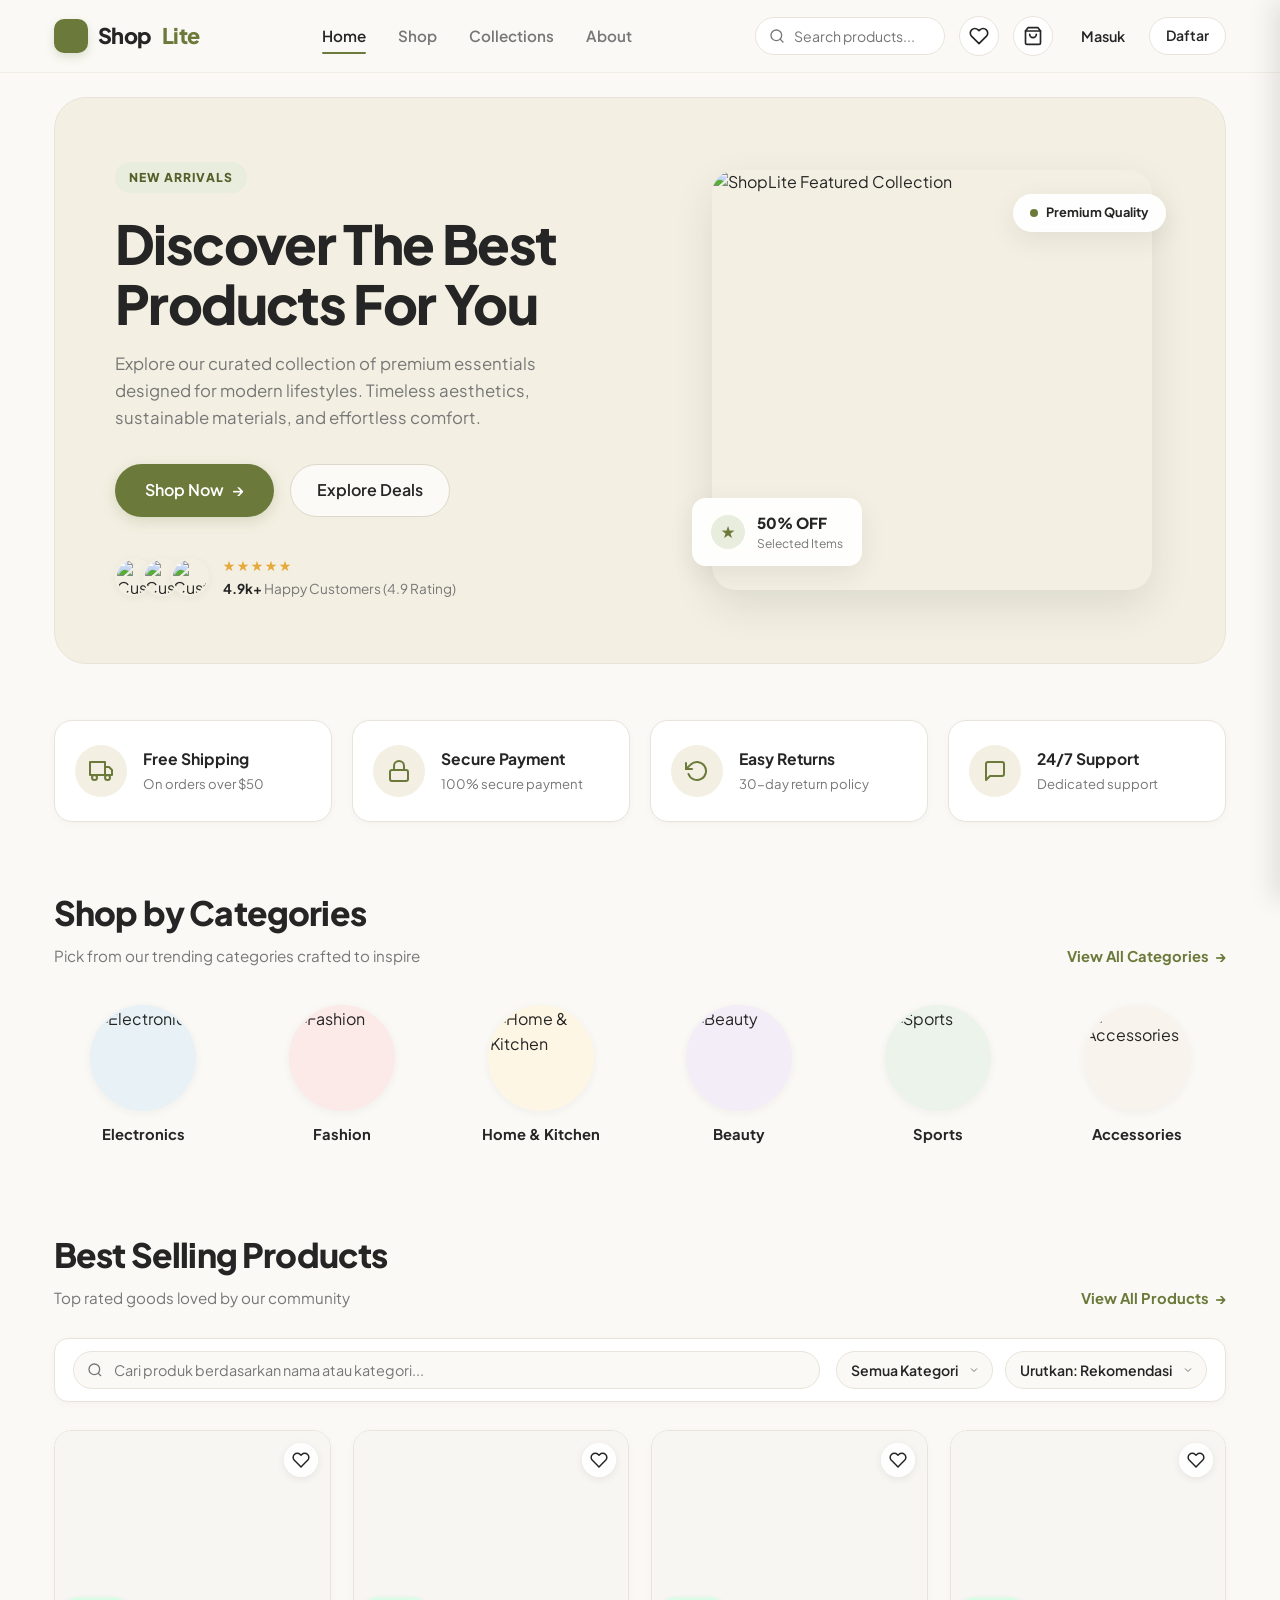
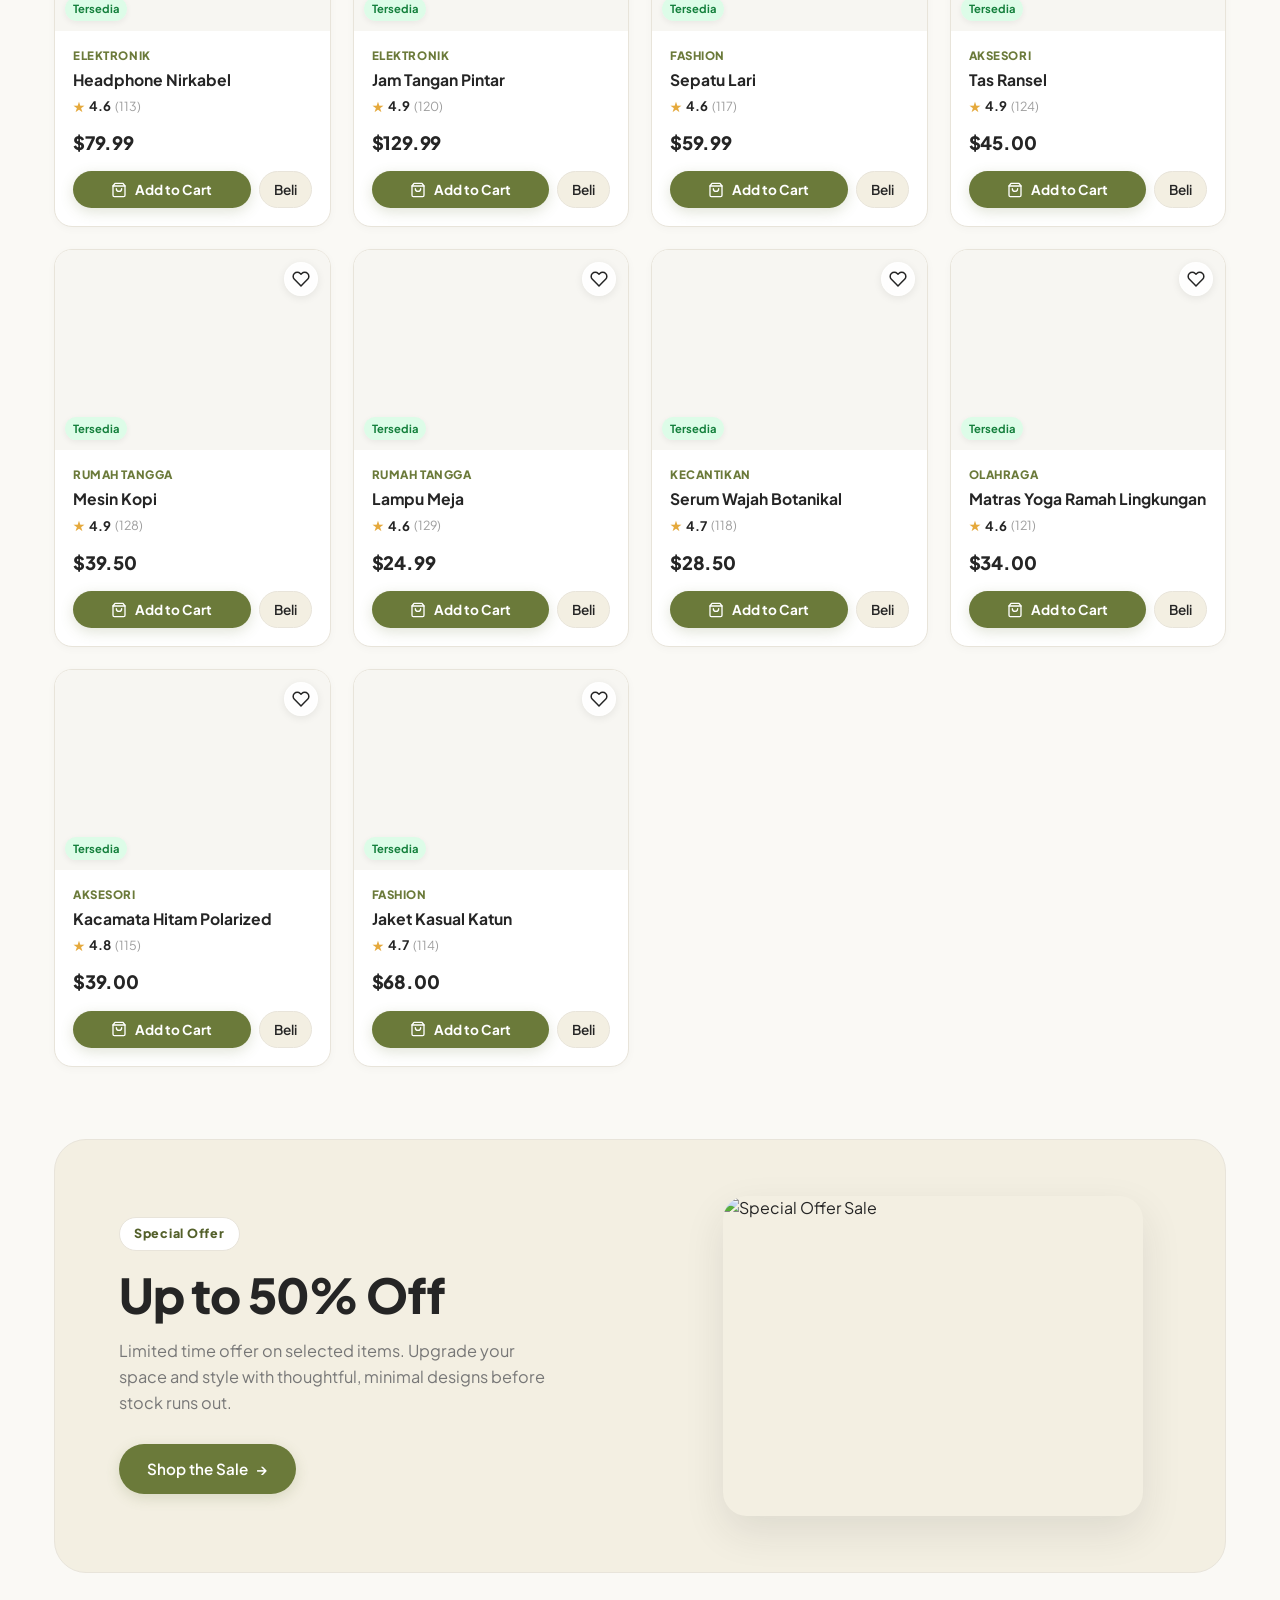
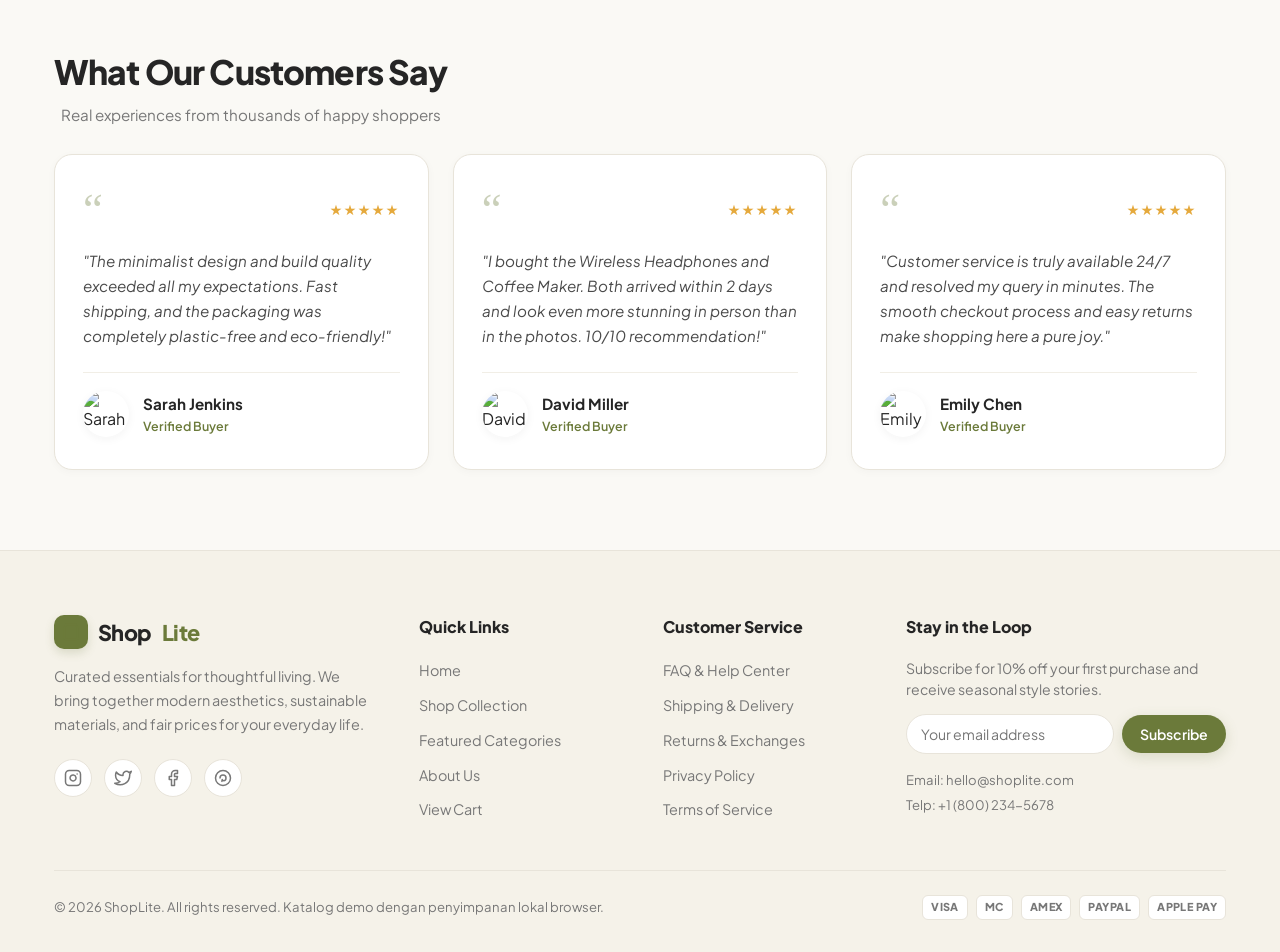
==== admin.html @ 781b8d29 "initial commit" ====
<!DOCTYPE html>
<html lang="id">
<head>
  <meta charset="UTF-8">
  <meta name="viewport" content="width=device-width, initial-scale=1.0">
  <title>Panel Admin — ShopLite</title>
  <link rel="preconnect" href="https://fonts.googleapis.com">
  <link rel="preconnect" href="https://fonts.gstatic.com" crossorigin>
  <link href="https://fonts.googleapis.com/css2?family=Plus+Jakarta+Sans:wght@400;500;600;700;800&display=swap" rel="stylesheet">
  <link rel="stylesheet" href="styles.css">
</head>
<body>

  <header class="site-header">
    <nav class="navbar">
      <div class="navbar-inner">
        <a href="index.html" class="brand">
          <span class="brand-icon">
            <svg viewBox="0 0 24 24" width="18" height="18" fill="none" stroke="currentColor" stroke-width="2.2" stroke-linecap="round" stroke-linejoin="round">
              <path d="M6 2L3 6v14a2 2 0 0 0 2 2h14a2 2 0 0 0 2-2V6l-3-4z"></path>
              <line x1="3" y1="6" x2="21" y2="6"></line>
              <path d="M16 10a4 4 0 0 1-8 0"></path>
            </svg>
          </span>
          Shop<span>Lite</span>
          <span style="font-size:0.7rem; font-weight:800; background:var(--color-primary-soft); color:var(--color-primary-dark); padding:3px 8px; border-radius:999px; letter-spacing:0.04em;">ADMIN</span>
        </a>
        <div class="nav-actions">
          <div id="authArea" class="auth-area"></div>
        </div>
      </div>
    </nav>
  </header>

  <main class="container" style="padding-top:20px;">
    <div class="page-header">
      <h1>Dasbor Admin</h1>
      <a href="index.html" class="btn btn-secondary btn-sm">Lihat Toko →</a>
    </div>

    <!-- Stats Cards -->
    <div class="admin-stats">
      <div class="stat-card">
        <div class="stat-label">Jumlah Produk</div>
        <div class="stat-value" id="statProducts">0</div>
      </div>
      <div class="stat-card">
        <div class="stat-label">Jumlah Pesanan</div>
        <div class="stat-value" id="statOrders">0</div>
      </div>
      <div class="stat-card">
        <div class="stat-label">Total Pendapatan</div>
        <div class="stat-value" id="statRevenue">$0.00</div>
      </div>
      <div class="stat-card">
        <div class="stat-label">Pengguna Terdaftar</div>
        <div class="stat-value" id="statUsers">0</div>
      </div>
    </div>

    <!-- Tabs -->
    <div class="admin-tabs">
      <button class="admin-tab active" data-tab="products">Kelola Produk</button>
      <button class="admin-tab" data-tab="orders">Riwayat Pesanan</button>
    </div>

    <!-- PRODUCTS TAB -->
    <div id="tabProducts">
      <div class="page-header" style="margin-top:0;">
        <div></div>
        <button class="btn btn-primary btn-sm" id="addProductBtn">+ Tambah Produk</button>
      </div>
      <div style="overflow-x:auto;">
        <table class="admin-table">
          <thead>
            <tr>
              <th>Gambar</th>
              <th>Nama Produk</th>
              <th>Kategori</th>
              <th>Harga</th>
              <th>Stok</th>
              <th>Aksi</th>
            </tr>
          </thead>
          <tbody id="productsTableBody"></tbody>
        </table>
      </div>
    </div>

    <!-- ORDERS TAB -->
    <div id="tabOrders" style="display:none;">
      <div style="overflow-x:auto;">
        <table class="admin-table">
          <thead>
            <tr>
              <th>Nomor Pesanan</th>
              <th>Pelanggan</th>
              <th>Produk</th>
              <th>Total</th>
              <th>Tanggal</th>
              <th>Status</th>
            </tr>
          </thead>
          <tbody id="ordersTableBody"></tbody>
        </table>
      </div>
    </div>
  </main>

  <!-- Product Modal -->
  <div class="modal-overlay" id="productModal">
    <div class="modal-box">
      <h3 id="modalTitle">Tambah Produk</h3>
      <div id="modalError" class="form-error"></div>
      <form id="productForm">
        <input type="hidden" id="productId">
        <div class="form-group">
          <label for="prodName">Nama Produk</label>
          <input type="text" id="prodName" required placeholder="Contoh: Sepatu Lari Minimal">
        </div>
        <div class="form-group">
          <label for="prodCategory">Kategori</label>
          <input type="text" id="prodCategory" required placeholder="Elektronik, Fashion, dsb.">
        </div>
        <div class="form-row">
          <div class="form-group">
            <label for="prodPrice">Harga ($)</label>
            <input type="number" id="prodPrice" step="0.01" min="0" required placeholder="49.99">
          </div>
          <div class="form-group">
            <label for="prodStock">Stok</label>
            <input type="number" id="prodStock" min="0" required placeholder="20">
          </div>
        </div>
        <div class="form-group">
          <label for="prodImage">URL Gambar</label>
          <input type="url" id="prodImage" required placeholder="https://images.unsplash.com/...">
        </div>
        <div class="form-group">
          <label for="prodDesc">Deskripsi</label>
          <textarea id="prodDesc" rows="3" placeholder="Deskripsi singkat produk..."></textarea>
        </div>
        <div class="modal-footer">
          <button type="button" class="btn btn-secondary btn-sm" id="cancelModalBtn">Batal</button>
          <button type="submit" class="btn btn-primary btn-sm">Simpan Produk</button>
        </div>
      </form>
    </div>
  </div>

  <!-- Delete Modal -->
  <div class="modal-overlay" id="deleteModal">
    <div class="modal-box" style="max-width:380px;">
      <h3>Hapus Produk?</h3>
      <p style="color:var(--color-text-muted); font-size:0.92rem;">
        Produk ini akan dihapus secara permanen dari katalog toko.
      </p>
      <div class="modal-footer">
        <button type="button" class="btn btn-secondary btn-sm" id="cancelDeleteBtn">Batal</button>
        <button type="button" class="btn btn-danger btn-sm" id="confirmDeleteBtn">Ya, Hapus</button>
      </div>
    </div>
  </div>

  <footer class="site-footer">
    <div class="container text-center">
      <p class="copyright">© 2026 ShopLite. Panel Administrasi Toko.</p>
    </div>
  </footer>

  <script src="db.js"></script>
  <script src="auth.js"></script>
  <script src="admin.js"></script>
</body>
</html>
---- styles.css ----
/* =========================================================
   styles.css — ShopLite Modern Minimal Design System
   Color Palette: Olive Green (#6B7A3A), Warm Cream (#FAF9F5),
   Soft Cream (#F3EFE2), Dark Text (#252525), Soft Pastels
   ========================================================= */

@import url('https://fonts.googleapis.com/css2?family=Plus+Jakarta+Sans:wght@400;500;600;700;800&display=swap');

:root {
  /* Core Brand Colors */
  --color-primary: #6B7A3A;         /* Olive Green */
  --color-primary-dark: #53602A;    /* Deep Olive */
  --color-primary-light: #7E9047;   /* Light Olive */
  --color-primary-soft: #E9EDDD;    /* Soft Green Accent */
  --color-primary-glow: rgba(107, 122, 58, 0.2);

  /* Neutrals & Surfaces */
  --color-bg: #FAF9F5;              /* Warm off-white / cream background */
  --color-surface: #FFFFFF;         /* Pure white card surface */
  --color-cream: #F3EFE2;           /* Soft cream banner & hero background */
  --color-cream-subtle: #F9F7F1;    /* Very light cream */
  --color-border: #E8E4DA;          /* Soft warm border */
  --color-border-subtle: #F1EEE6;

  /* Typography Colors */
  --color-text: #252525;            /* Dark Charcoal text */
  --color-text-muted: #777777;      /* Secondary grey text */
  --color-text-light: #9E9E9E;      /* Subtle caption text */

  /* Category Pastel Backgrounds */
  --pastel-blue: #E8F1F5;
  --pastel-pink: #FCEAE8;
  --pastel-yellow: #FEF6E4;
  --pastel-green: #EBF3EA;
  --pastel-purple: #F3EDF7;
  --pastel-beige: #F8F3EC;

  /* Status / Feedback Colors */
  --color-danger: #D9534F;
  --color-danger-bg: #FDF2F2;
  --color-success: #5B8C51;
  --color-success-bg: #EBF4E9;
  --color-warning: #E09F3E;
  --color-warning-bg: #FEF7EC;

  /* Typography */
  --font-sans: 'Plus Jakarta Sans', -apple-system, BlinkMacSystemFont, 'Segoe UI', Roboto, Helvetica, Arial, sans-serif;

  /* Rounded Borders */
  --radius-xs: 6px;
  --radius-sm: 10px;
  --radius-md: 14px;
  --radius: 18px;
  --radius-lg: 24px;
  --radius-xl: 32px;
  --radius-pill: 9999px;

  /* Shadows */
  --shadow-subtle: 0 2px 8px rgba(37, 37, 37, 0.03);
  --shadow-sm: 0 2px 10px rgba(37, 37, 37, 0.05);
  --shadow: 0 4px 20px rgba(37, 37, 37, 0.05);
  --shadow-md: 0 8px 26px rgba(37, 37, 37, 0.08);
  --shadow-lg: 0 16px 40px rgba(37, 37, 37, 0.1);

  /* Transitions */
  --transition: all 0.25s cubic-bezier(0.16, 1, 0.3, 1);
}

/* ==================== GLOBAL BASE ==================== */
*, *::before, *::after {
  box-sizing: border-box;
}

html {
  scroll-behavior: smooth;
  font-size: 16px;
}

body {
  margin: 0;
  font-family: var(--font-sans);
  background-color: var(--color-bg);
  color: var(--color-text);
  line-height: 1.55;
  -webkit-font-smoothing: antialiased;
  -moz-osx-font-smoothing: grayscale;
  overflow-x: hidden;
}

a {
  color: inherit;
  text-decoration: none;
  transition: var(--transition);
}

img {
  max-width: 100%;
  display: block;
}

button, input, select, textarea {
  font-family: inherit;
}

/* Layout container */
.container {
  max-width: 1220px;
  margin: 0 auto;
  padding: 0 24px;
}

.section {
  margin-bottom: 72px;
}

.text-center {
  text-align: center;
}

/* ==================== SITE HEADER & NAVBAR ==================== */
.site-header {
  position: sticky;
  top: 0;
  z-index: 100;
  background: rgba(250, 249, 245, 0.94);
  backdrop-filter: blur(14px);
  -webkit-backdrop-filter: blur(14px);
  border-bottom: 1px solid var(--color-border-subtle);
  transition: var(--transition);
}

.navbar {
  width: 100%;
}

.navbar-inner {
  display: flex;
  align-items: center;
  justify-content: space-between;
  gap: 20px;
  padding: 16px 24px;
  max-width: 1220px;
  margin: 0 auto;
}

/* Brand Logo */
.brand {
  display: inline-flex;
  align-items: center;
  gap: 10px;
  font-size: 1.35rem;
  font-weight: 800;
  letter-spacing: -0.025em;
  color: var(--color-text);
  user-select: none;
}

.brand-icon {
  width: 34px;
  height: 34px;
  border-radius: 10px;
  background-color: var(--color-primary);
  color: #ffffff;
  display: inline-flex;
  align-items: center;
  justify-content: center;
  box-shadow: 0 4px 10px var(--color-primary-glow);
  transition: var(--transition);
}

.brand:hover .brand-icon {
  transform: rotate(-6deg) scale(1.05);
}

.brand span {
  color: var(--color-primary);
  font-weight: 800;
}

/* Navigation Menu */
.nav-menu {
  display: flex;
  align-items: center;
  gap: 32px;
}

.nav-item {
  font-size: 0.95rem;
  font-weight: 600;
  color: var(--color-text-muted);
  position: relative;
  padding: 6px 0;
}

.nav-item:hover,
.nav-item.active {
  color: var(--color-text);
}

.nav-item.active::after,
.nav-item:hover::after {
  content: '';
  position: absolute;
  bottom: 0;
  left: 0;
  width: 100%;
  height: 2px;
  background-color: var(--color-primary);
  border-radius: 2px;
}

/* Right Nav Actions */
.nav-actions {
  display: flex;
  align-items: center;
  gap: 14px;
}

.nav-search-wrap {
  position: relative;
  display: flex;
  align-items: center;
}

.nav-search-wrap .search-icon {
  position: absolute;
  left: 14px;
  color: var(--color-text-muted);
  pointer-events: none;
}

.nav-search-input {
  background: var(--color-surface);
  border: 1px solid var(--color-border);
  border-radius: var(--radius-pill);
  padding: 9px 16px 9px 38px;
  font-size: 0.88rem;
  width: 190px;
  transition: var(--transition);
  color: var(--color-text);
}

.nav-search-input:focus {
  outline: none;
  width: 240px;
  border-color: var(--color-primary);
  box-shadow: 0 0 0 3px var(--color-primary-glow);
}

/* Icon Buttons */
.nav-icon-btn {
  width: 40px;
  height: 40px;
  border-radius: 50%;
  background: var(--color-surface);
  border: 1px solid var(--color-border);
  color: var(--color-text);
  display: inline-flex;
  align-items: center;
  justify-content: center;
  cursor: pointer;
  position: relative;
  transition: var(--transition);
}

.nav-icon-btn:hover {
  border-color: var(--color-primary);
  color: var(--color-primary);
  transform: translateY(-2px);
  box-shadow: var(--shadow-sm);
}

.nav-icon-btn.active {
  background-color: var(--color-primary-soft);
  color: var(--color-primary);
  border-color: var(--color-primary);
}

.nav-badge,
.cart-badge {
  position: absolute;
  top: -4px;
  right: -4px;
  background: var(--color-primary);
  color: #ffffff;
  font-size: 0.68rem;
  font-weight: 700;
  min-width: 18px;
  height: 18px;
  padding: 0 4px;
  border-radius: var(--radius-pill);
  display: inline-flex;
  align-items: center;
  justify-content: center;
  box-shadow: 0 2px 5px rgba(0,0,0,0.15);
}

/* Auth Area */
.auth-wrapper {
  display: flex;
  align-items: center;
}

.auth-area {
  display: flex;
  align-items: center;
  gap: 10px;
}

.auth-area .nav-link {
  font-size: 0.9rem;
  font-weight: 600;
  color: var(--color-text);
  padding: 8px 14px;
  border-radius: var(--radius-pill);
  cursor: pointer;
  border: none;
  background: transparent;
  transition: var(--transition);
  font-family: inherit;
  display: inline-flex;
  align-items: center;
}

.auth-area .nav-link:hover {
  color: var(--color-primary);
}

.auth-area .btn-outline-small {
  border: 1.5px solid var(--color-border);
  background: var(--color-surface);
  border-radius: var(--radius-pill);
  padding: 7px 16px !important;
  font-size: 0.88rem;
  font-weight: 600;
  color: var(--color-text);
}

.auth-area .btn-outline-small:hover {
  border-color: var(--color-primary);
  color: var(--color-primary);
  background: var(--color-primary-soft);
}

.nav-greeting {
  font-size: 0.88rem;
  font-weight: 600;
  color: var(--color-text-muted);
  padding: 0 4px;
}

/* Mobile Toggle */
.mobile-toggle-btn {
  display: none;
  flex-direction: column;
  justify-content: center;
  gap: 5px;
  width: 38px;
  height: 38px;
  background: var(--color-surface);
  border: 1px solid var(--color-border);
  border-radius: 10px;
  padding: 8px;
  cursor: pointer;
}

.mobile-toggle-btn span {
  display: block;
  height: 2px;
  width: 100%;
  background-color: var(--color-text);
  border-radius: 2px;
  transition: var(--transition);
}

/* Mobile Drawer */
.mobile-overlay {
  position: fixed;
  inset: 0;
  background: rgba(0, 0, 0, 0.4);
  backdrop-filter: blur(4px);
  z-index: 150;
  opacity: 0;
  visibility: hidden;
  transition: var(--transition);
}

.mobile-overlay.open {
  opacity: 1;
  visibility: visible;
}

.mobile-menu {
  position: fixed;
  top: 0;
  right: 0;
  width: 82%;
  max-width: 320px;
  height: 100vh;
  background: var(--color-bg);
  z-index: 160;
  padding: 24px;
  transform: translateX(100%);
  transition: transform 0.3s cubic-bezier(0.16, 1, 0.3, 1);
  box-shadow: -8px 0 24px rgba(0,0,0,0.1);
  display: flex;
  flex-direction: column;
}

.mobile-menu.open {
  transform: translateX(0);
}

.mobile-menu-header {
  display: flex;
  align-items: center;
  justify-content: space-between;
  margin-bottom: 28px;
}

.mobile-close-btn {
  background: none;
  border: none;
  font-size: 1.8rem;
  color: var(--color-text-muted);
  cursor: pointer;
  line-height: 1;
}

.mobile-menu-body {
  display: flex;
  flex-direction: column;
  gap: 16px;
}

.mobile-nav-link {
  font-size: 1.05rem;
  font-weight: 600;
  color: var(--color-text);
  padding: 8px 0;
  border-bottom: 1px solid var(--color-border-subtle);
}

.mobile-divider {
  height: 1px;
  background: var(--color-border);
  margin: 12px 0;
}

/* ==================== BUTTONS ==================== */
.btn {
  display: inline-flex;
  align-items: center;
  justify-content: center;
  gap: 8px;
  border: none;
  border-radius: var(--radius-pill);
  padding: 12px 24px;
  font-size: 0.95rem;
  font-weight: 600;
  cursor: pointer;
  font-family: inherit;
  transition: var(--transition);
  text-align: center;
  white-space: nowrap;
}

.btn:active {
  transform: scale(0.98);
}

.btn-primary {
  background-color: var(--color-primary);
  color: #ffffff;
  box-shadow: 0 4px 14px var(--color-primary-glow);
}

.btn-primary:hover {
  background-color: var(--color-primary-dark);
  box-shadow: 0 6px 20px var(--color-primary-glow);
  transform: translateY(-2px);
  color: #ffffff;
}

.btn-secondary {
  background-color: var(--color-surface);
  color: var(--color-text);
  border: 1.5px solid var(--color-border);
}

.btn-secondary:hover {
  background-color: #f7f6f0;
  border-color: #d8d3c5;
  transform: translateY(-2px);
}

.btn-danger {
  background-color: var(--color-danger-bg);
  color: var(--color-danger);
  border: 1px solid #fecaca;
}

.btn-danger:hover {
  background-color: #fecaca;
}

.btn-sm {
  padding: 6px 14px;
  font-size: 0.85rem;
  border-radius: var(--radius-pill);
}

.btn-block {
  width: 100%;
}

.btn:disabled {
  opacity: 0.55;
  cursor: not-allowed;
  transform: none !important;
  box-shadow: none !important;
}

/* ==================== HERO SECTION ==================== */
.hero-section {
  padding-top: 24px;
  margin-bottom: 56px;
}

.hero-card {
  background-color: var(--color-cream);
  border: 1px solid var(--color-border);
  border-radius: var(--radius-xl);
  padding: 64px 60px;
  display: grid;
  grid-template-columns: 1.15fr 1fr;
  gap: 48px;
  align-items: center;
  position: relative;
  overflow: hidden;
}

.hero-content {
  position: relative;
  z-index: 2;
}

.hero-pill {
  display: inline-block;
  background-color: var(--color-primary-soft);
  color: var(--color-primary-dark);
  font-size: 0.76rem;
  font-weight: 800;
  letter-spacing: 0.08em;
  padding: 6px 14px;
  border-radius: var(--radius-pill);
  margin-bottom: 20px;
}

.hero-title {
  font-size: clamp(2.3rem, 4.2vw, 3.4rem);
  font-weight: 800;
  line-height: 1.12;
  letter-spacing: -0.03em;
  color: var(--color-text);
  margin: 0 0 18px 0;
}

.hero-desc {
  font-size: 1.05rem;
  color: var(--color-text-muted);
  line-height: 1.6;
  max-width: 480px;
  margin: 0 0 32px 0;
}

.hero-cta-group {
  display: flex;
  align-items: center;
  gap: 16px;
  flex-wrap: wrap;
  margin-bottom: 38px;
}

.hero-btn {
  padding: 14px 30px;
  font-size: 1rem;
}

.hero-btn .btn-arrow {
  transition: transform 0.2s ease;
}

.hero-btn:hover .btn-arrow {
  transform: translateX(4px);
}

.hero-btn-sec {
  padding: 13px 26px;
  font-size: 1rem;
  border-color: #ddd7c9;
  background: rgba(255, 255, 255, 0.7);
}

.hero-social-proof {
  display: flex;
  align-items: center;
  gap: 14px;
}

.avatar-group {
  display: flex;
  align-items: center;
}

.avatar-img {
  width: 38px;
  height: 38px;
  border-radius: 50%;
  object-fit: cover;
  border: 2.5px solid var(--color-cream);
  margin-left: -10px;
  box-shadow: var(--shadow-sm);
}

.avatar-img:first-child {
  margin-left: 0;
}

.proof-meta {
  display: flex;
  flex-direction: column;
  gap: 2px;
}

.proof-stars {
  color: #E5A93C;
  font-size: 0.85rem;
  letter-spacing: 2px;
}

.proof-text {
  font-size: 0.85rem;
  color: var(--color-text-muted);
}

.proof-text strong {
  color: var(--color-text);
}

/* Hero Media */
.hero-media {
  position: relative;
  display: flex;
  justify-content: center;
  align-items: center;
}

.hero-img-wrap {
  position: relative;
  width: 100%;
  max-width: 440px;
  border-radius: var(--radius-lg);
  overflow: visible;
}

.hero-img {
  width: 100%;
  height: 420px;
  object-fit: cover;
  border-radius: var(--radius-lg);
  box-shadow: var(--shadow-lg);
  transition: transform 0.4s ease;
}

.hero-img-wrap:hover .hero-img {
  transform: scale(1.02);
}

/* Floating Badges */
.hero-float-card {
  position: absolute;
  bottom: 24px;
  left: -20px;
  background: rgba(255, 255, 255, 0.92);
  backdrop-filter: blur(10px);
  border: 1px solid rgba(255, 255, 255, 0.6);
  padding: 12px 18px;
  border-radius: var(--radius-md);
  box-shadow: var(--shadow-md);
  display: flex;
  align-items: center;
  gap: 12px;
  animation: floatUpDown 4s ease-in-out infinite;
}

@keyframes floatUpDown {
  0%, 100% { transform: translateY(0); }
  50% { transform: translateY(-8px); }
}

.float-icon {
  width: 34px;
  height: 34px;
  border-radius: 50%;
  background-color: var(--color-primary-soft);
  color: var(--color-primary);
  display: flex;
  align-items: center;
  justify-content: center;
  font-size: 1rem;
}

.float-title {
  font-size: 0.95rem;
  font-weight: 800;
  color: var(--color-text);
}

.float-sub {
  font-size: 0.75rem;
  color: var(--color-text-muted);
}

.hero-float-tag {
  position: absolute;
  top: 24px;
  right: -14px;
  background: rgba(255, 255, 255, 0.94);
  backdrop-filter: blur(10px);
  border: 1px solid rgba(255, 255, 255, 0.6);
  padding: 8px 16px;
  border-radius: var(--radius-pill);
  box-shadow: var(--shadow-md);
  font-size: 0.8rem;
  font-weight: 700;
  color: var(--color-text);
  display: flex;
  align-items: center;
  gap: 8px;
}

.tag-dot {
  width: 8px;
  height: 8px;
  border-radius: 50%;
  background: var(--color-primary);
}

/* ==================== SERVICE BENEFITS ==================== */
.benefits-section {
  margin-bottom: 64px;
}

.benefits-grid {
  display: grid;
  grid-template-columns: repeat(4, 1fr);
  gap: 20px;
}

.benefit-card {
  background-color: var(--color-surface);
  border: 1px solid var(--color-border);
  border-radius: var(--radius);
  padding: 24px 20px;
  display: flex;
  align-items: center;
  gap: 16px;
  transition: var(--transition);
  box-shadow: var(--shadow-subtle);
}

.benefit-card:hover {
  transform: translateY(-4px);
  box-shadow: var(--shadow-md);
  border-color: #dcd6c8;
}

.benefit-icon {
  width: 52px;
  height: 52px;
  border-radius: 50%;
  background-color: var(--color-cream);
  color: var(--color-primary);
  display: flex;
  align-items: center;
  justify-content: center;
  flex-shrink: 0;
  transition: var(--transition);
}

.benefit-card:hover .benefit-icon {
  background-color: var(--color-primary-soft);
  transform: scale(1.06);
}

.benefit-text {
  display: flex;
  flex-direction: column;
}

.benefit-title {
  font-size: 0.98rem;
  font-weight: 700;
  margin: 0 0 3px 0;
  color: var(--color-text);
}

.benefit-sub {
  font-size: 0.82rem;
  color: var(--color-text-muted);
  margin: 0;
}

/* ==================== SECTION HEADINGS ==================== */
.section-header {
  display: flex;
  align-items: flex-end;
  justify-content: space-between;
  margin-bottom: 28px;
  gap: 16px;
}

.section-title {
  font-size: clamp(1.6rem, 2.8vw, 2.1rem);
  font-weight: 800;
  letter-spacing: -0.025em;
  color: var(--color-text);
  margin: 0 0 6px 0;
}

.section-subtitle {
  font-size: 0.95rem;
  color: var(--color-text-muted);
  margin: 0;
}

.section-link {
  font-size: 0.92rem;
  font-weight: 700;
  color: var(--color-primary);
  display: inline-flex;
  align-items: center;
  gap: 6px;
  white-space: nowrap;
}

.section-link .link-arrow {
  transition: transform 0.2s ease;
}

.section-link:hover .link-arrow {
  transform: translateX(4px);
}

/* ==================== SHOP BY CATEGORIES ==================== */
.categories-section {
  margin-bottom: 72px;
}

.categories-row {
  display: grid;
  grid-template-columns: repeat(6, 1fr);
  gap: 20px;
}

.category-card {
  display: flex;
  flex-direction: column;
  align-items: center;
  gap: 12px;
  cursor: pointer;
  padding: 10px;
  border-radius: var(--radius);
  transition: var(--transition);
  user-select: none;
}

.category-circle {
  width: 106px;
  height: 106px;
  border-radius: 50%;
  display: flex;
  align-items: center;
  justify-content: center;
  overflow: hidden;
  position: relative;
  box-shadow: var(--shadow-sm);
  transition: var(--transition);
  border: 2px solid transparent;
}

.cat-img {
  width: 100%;
  height: 100%;
  object-fit: cover;
  transition: transform 0.35s ease;
}

.category-card:hover .cat-img {
  transform: scale(1.12);
}

.category-card:hover .category-circle {
  transform: translateY(-4px);
  box-shadow: var(--shadow-md);
}

.category-name {
  font-size: 0.92rem;
  font-weight: 700;
  color: var(--color-text);
  text-align: center;
  transition: color 0.2s ease;
}

.category-card:hover .category-name {
  color: var(--color-primary);
}

/* Pastel Category Circle Backgrounds */
.cat-bg-blue { background-color: var(--pastel-blue); }
.cat-bg-pink { background-color: var(--pastel-pink); }
.cat-bg-yellow { background-color: var(--pastel-yellow); }
.cat-bg-purple { background-color: var(--pastel-purple); }
.cat-bg-green { background-color: var(--pastel-green); }
.cat-bg-beige { background-color: var(--pastel-beige); }

.category-card-active .category-circle {
  border-color: var(--color-primary);
  box-shadow: 0 0 0 3px var(--color-primary-glow);
  transform: translateY(-4px);
}

.category-card-active .category-name {
  color: var(--color-primary);
  font-weight: 800;
}

/* ==================== FILTERS BAR ==================== */
.filters-bar {
  display: flex;
  align-items: center;
  justify-content: space-between;
  gap: 16px;
  background: var(--color-surface);
  border: 1px solid var(--color-border);
  border-radius: var(--radius-md);
  padding: 12px 18px;
  margin-bottom: 28px;
  box-shadow: var(--shadow-subtle);
  flex-wrap: wrap;
}

.filter-search-box {
  position: relative;
  display: flex;
  align-items: center;
  flex: 1;
  min-width: 240px;
}

.filter-search-icon {
  position: absolute;
  left: 14px;
  color: var(--color-text-muted);
  pointer-events: none;
}

.filter-search-box input {
  width: 100%;
  padding: 9px 16px 9px 40px;
  border: 1px solid var(--color-border);
  border-radius: var(--radius-pill);
  font-size: 0.9rem;
  background: var(--color-bg);
  color: var(--color-text);
  outline: none;
  transition: var(--transition);
}

.filter-search-box input:focus {
  border-color: var(--color-primary);
  background: var(--color-surface);
  box-shadow: 0 0 0 3px var(--color-primary-glow);
}

.filter-selects-wrap {
  display: flex;
  align-items: center;
  gap: 12px;
  flex-wrap: wrap;
}

.custom-select-wrap select {
  padding: 9px 34px 9px 14px;
  border: 1px solid var(--color-border);
  border-radius: var(--radius-pill);
  font-size: 0.88rem;
  font-weight: 600;
  color: var(--color-text);
  background: var(--color-bg) url("data:image/svg+xml,%3Csvg xmlns='http://www.w3.org/2000/svg' width='12' height='12' viewBox='0 0 24 24' fill='none' stroke='%23777777' stroke-width='2'%3E%3Cpolyline points='6 9 12 15 18 9'%3E%3C/polyline%3E%3C/svg%3E") no-repeat right 12px center;
  -webkit-appearance: none;
  -moz-appearance: none;
  appearance: none;
  cursor: pointer;
  transition: var(--transition);
}

.custom-select-wrap select:focus {
  outline: none;
  border-color: var(--color-primary);
  box-shadow: 0 0 0 3px var(--color-primary-glow);
}

/* ==================== PRODUCT GRID & CARDS ==================== */
.product-grid {
  display: grid;
  grid-template-columns: repeat(auto-fill, minmax(228px, 1fr));
  gap: 22px;
  margin-bottom: 60px;
}

.product-card {
  background-color: var(--color-surface);
  border: 1px solid var(--color-border);
  border-radius: var(--radius);
  overflow: hidden;
  display: flex;
  flex-direction: column;
  transition: var(--transition);
  position: relative;
  box-shadow: var(--shadow-subtle);
}

.product-card:hover {
  transform: translateY(-5px);
  box-shadow: var(--shadow-md);
  border-color: #dcd6c8;
}

.product-thumb-wrap {
  position: relative;
  width: 100%;
  height: 200px;
  background-color: #f7f6f2;
  overflow: hidden;
}

.product-thumb {
  width: 100%;
  height: 100%;
  object-fit: cover;
  transition: transform 0.45s cubic-bezier(0.16, 1, 0.3, 1);
}

.product-card:hover .product-thumb {
  transform: scale(1.06);
}

/* Wishlist Heart Button */
.wishlist-heart-btn {
  position: absolute;
  top: 12px;
  right: 12px;
  width: 34px;
  height: 34px;
  border-radius: 50%;
  background: rgba(255, 255, 255, 0.88);
  backdrop-filter: blur(6px);
  border: 1px solid rgba(255, 255, 255, 0.7);
  display: inline-flex;
  align-items: center;
  justify-content: center;
  cursor: pointer;
  color: var(--color-text);
  box-shadow: 0 2px 8px rgba(0,0,0,0.08);
  z-index: 5;
  transition: var(--transition);
}

.wishlist-heart-btn:hover {
  transform: scale(1.1);
  background: #ffffff;
  color: #D9534F;
}

.wishlist-heart-btn.active {
  color: #D9534F;
  background: #ffffff;
}

/* Stock Pill */
.stock-pill {
  position: absolute;
  bottom: 10px;
  left: 10px;
  font-size: 0.7rem;
  font-weight: 700;
  padding: 3px 8px;
  border-radius: var(--radius-pill);
  backdrop-filter: blur(4px);
  box-shadow: 0 2px 6px rgba(0,0,0,0.06);
}

.stock-ok { background: rgba(220, 252, 231, 0.95); color: #15803d; }
.stock-low { background: rgba(254, 243, 199, 0.95); color: #b45309; }
.stock-out { background: rgba(254, 226, 226, 0.95); color: #dc2626; }

/* Product Card Body */
.product-card-body {
  padding: 16px 18px 18px;
  display: flex;
  flex-direction: column;
  flex: 1;
}

.product-category {
  font-size: 0.72rem;
  font-weight: 800;
  text-transform: uppercase;
  letter-spacing: 0.05em;
  color: var(--color-primary);
  margin-bottom: 4px;
}

.product-name {
  font-size: 0.98rem;
  font-weight: 700;
  color: var(--color-text);
  margin: 0 0 6px 0;
  line-height: 1.35;
  display: -webkit-box;
  -webkit-line-clamp: 1;
  -webkit-box-orient: vertical;
  overflow: hidden;
}

.product-desc {
  font-size: 0.82rem;
  color: var(--color-text-muted);
  margin: 0 0 10px 0;
  display: -webkit-box;
  -webkit-line-clamp: 2;
  -webkit-box-orient: vertical;
  overflow: hidden;
  line-height: 1.45;
}

/* Rating */
.product-rating {
  display: flex;
  align-items: center;
  gap: 4px;
  margin-bottom: 12px;
}

.rating-star {
  color: #E5A93C;
  font-size: 0.85rem;
}

.rating-score {
  font-size: 0.82rem;
  font-weight: 700;
  color: var(--color-text);
}

.rating-count {
  font-size: 0.78rem;
  color: var(--color-text-light);
}

/* Price Row */
.product-price-row {
  display: flex;
  align-items: baseline;
  justify-content: space-between;
  margin-bottom: 14px;
  margin-top: auto;
}

.product-price {
  font-size: 1.15rem;
  font-weight: 800;
  color: var(--color-text);
  letter-spacing: -0.01em;
}

/* Product Buttons */
.product-btn-group {
  display: grid;
  grid-template-columns: 1fr auto;
  gap: 8px;
}

.btn-add-cart {
  background-color: var(--color-primary);
  color: #ffffff;
  padding: 9px 12px;
  font-size: 0.85rem;
  font-weight: 700;
  border-radius: var(--radius-pill);
}

.btn-add-cart:hover {
  background-color: var(--color-primary-dark);
}

.btn-buy-now {
  background-color: var(--color-cream);
  color: var(--color-text);
  border: 1px solid var(--color-border);
  padding: 9px 14px;
  font-size: 0.85rem;
  font-weight: 600;
  border-radius: var(--radius-pill);
}

.btn-buy-now:hover {
  background-color: #e9e3d3;
}

/* Empty State */
.empty-state {
  text-align: center;
  padding: 64px 20px;
  background: var(--color-surface);
  border: 1px solid var(--color-border);
  border-radius: var(--radius-lg);
  margin-bottom: 50px;
}

.empty-state-icon {
  font-size: 2.4rem;
  margin-bottom: 12px;
}

.empty-state h3 {
  font-size: 1.3rem;
  margin: 0 0 8px 0;
}

.empty-state p {
  color: var(--color-text-muted);
  max-width: 400px;
  margin: 0 auto 20px;
}

/* ==================== SPECIAL OFFER BANNER ==================== */
.offer-section {
  margin-bottom: 72px;
}

.offer-banner {
  background-color: var(--color-cream);
  border: 1px solid var(--color-border);
  border-radius: var(--radius-xl);
  padding: 56px 64px;
  display: grid;
  grid-template-columns: 1.2fr 1fr;
  gap: 40px;
  align-items: center;
  position: relative;
  overflow: hidden;
}

.offer-content {
  position: relative;
  z-index: 2;
}

.offer-pill {
  display: inline-block;
  background-color: #ffffff;
  border: 1px solid var(--color-border);
  color: var(--color-primary-dark);
  font-size: 0.78rem;
  font-weight: 800;
  letter-spacing: 0.06em;
  padding: 6px 14px;
  border-radius: var(--radius-pill);
  margin-bottom: 16px;
}

.offer-title {
  font-size: clamp(2rem, 3.8vw, 3rem);
  font-weight: 800;
  line-height: 1.15;
  color: var(--color-text);
  margin: 0 0 16px 0;
  letter-spacing: -0.025em;
}

.offer-desc {
  font-size: 1.02rem;
  color: var(--color-text-muted);
  line-height: 1.6;
  max-width: 440px;
  margin: 0 0 28px 0;
}

.offer-btn {
  padding: 13px 28px;
}

.offer-media {
  display: flex;
  justify-content: center;
  align-items: center;
}

.offer-img {
  width: 100%;
  max-width: 420px;
  height: 320px;
  object-fit: cover;
  border-radius: var(--radius-lg);
  box-shadow: var(--shadow-lg);
  transition: transform 0.4s ease;
}

.offer-banner:hover .offer-img {
  transform: scale(1.02);
}

/* ==================== CUSTOMER TESTIMONIALS ==================== */
.testimonials-section {
  margin-bottom: 80px;
}

.testimonials-grid {
  display: grid;
  grid-template-columns: repeat(3, 1fr);
  gap: 24px;
}

.testimonial-card {
  background-color: var(--color-surface);
  border: 1px solid var(--color-border);
  border-radius: var(--radius);
  padding: 32px 28px;
  display: flex;
  flex-direction: column;
  justify-content: space-between;
  transition: var(--transition);
  box-shadow: var(--shadow-subtle);
}

.testimonial-card:hover {
  transform: translateY(-4px);
  box-shadow: var(--shadow-md);
  border-color: #dcd6c8;
}

.testimonial-top {
  display: flex;
  align-items: center;
  justify-content: space-between;
  margin-bottom: 16px;
}

.quote-icon {
  font-size: 2.8rem;
  line-height: 1;
  font-family: Georgia, serif;
  color: var(--color-primary);
  opacity: 0.35;
}

.testimonial-stars {
  color: #E5A93C;
  font-size: 0.85rem;
  letter-spacing: 2px;
}

.testimonial-quote {
  font-size: 0.95rem;
  line-height: 1.65;
  color: #4a4a4a;
  margin: 0 0 24px 0;
  font-style: italic;
}

.testimonial-author {
  display: flex;
  align-items: center;
  gap: 14px;
  border-top: 1px solid var(--color-border-subtle);
  padding-top: 18px;
}

.author-avatar {
  width: 46px;
  height: 46px;
  border-radius: 50%;
  object-fit: cover;
  box-shadow: var(--shadow-sm);
}

.author-info {
  display: flex;
  flex-direction: column;
}

.author-name {
  font-size: 0.95rem;
  font-weight: 700;
  color: var(--color-text);
  margin: 0 0 2px 0;
}

.author-status {
  font-size: 0.78rem;
  color: var(--color-primary);
  font-weight: 600;
}

/* ==================== FOOTER ==================== */
.site-footer {
  background-color: #F5F2E9;
  border-top: 1px solid var(--color-border);
  padding: 64px 0 32px;
  color: var(--color-text);
}

.footer-grid {
  display: grid;
  grid-template-columns: 1.6fr 1fr 1fr 1.4fr;
  gap: 40px;
  margin-bottom: 48px;
}

.brand-col .footer-bio {
  color: var(--color-text-muted);
  font-size: 0.9rem;
  line-height: 1.65;
  margin: 16px 0 22px 0;
  max-width: 320px;
}

.footer-socials {
  display: flex;
  align-items: center;
  gap: 12px;
}

.social-link {
  width: 38px;
  height: 38px;
  border-radius: 50%;
  background: var(--color-surface);
  border: 1px solid var(--color-border);
  display: flex;
  align-items: center;
  justify-content: center;
  color: var(--color-text-muted);
  transition: var(--transition);
}

.social-link:hover {
  background: var(--color-primary);
  color: #ffffff;
  border-color: var(--color-primary);
  transform: translateY(-2px);
}

.footer-heading {
  font-size: 1rem;
  font-weight: 800;
  color: var(--color-text);
  margin: 0 0 18px 0;
}

.footer-links {
  list-style: none;
  padding: 0;
  margin: 0;
  display: flex;
  flex-direction: column;
  gap: 10px;
}

.footer-links a {
  font-size: 0.9rem;
  color: var(--color-text-muted);
  transition: color 0.2s ease;
}

.footer-links a:hover {
  color: var(--color-primary);
  padding-left: 3px;
}

.footer-news-text {
  font-size: 0.88rem;
  color: var(--color-text-muted);
  margin: 0 0 14px 0;
  line-height: 1.5;
}

.footer-news-form {
  display: flex;
  align-items: center;
  gap: 8px;
  margin-bottom: 16px;
}

.footer-news-form input {
  flex: 1;
  padding: 10px 14px;
  border: 1px solid var(--color-border);
  border-radius: var(--radius-pill);
  font-size: 0.88rem;
  background: var(--color-surface);
  color: var(--color-text);
  outline: none;
}

.footer-news-form input:focus {
  border-color: var(--color-primary);
}

.news-btn {
  padding: 10px 18px;
  font-size: 0.88rem;
}

.footer-contact-info {
  display: flex;
  flex-direction: column;
  gap: 4px;
  font-size: 0.82rem;
  color: var(--color-text-muted);
}

.footer-bottom {
  border-top: 1px solid var(--color-border);
  padding-top: 24px;
  display: flex;
  align-items: center;
  justify-content: space-between;
  flex-wrap: wrap;
  gap: 16px;
}

.copyright {
  font-size: 0.82rem;
  color: var(--color-text-muted);
  margin: 0;
}

.payment-badges {
  display: flex;
  align-items: center;
  gap: 8px;
  flex-wrap: wrap;
}

.pay-badge {
  font-size: 0.68rem;
  font-weight: 800;
  background: var(--color-surface);
  border: 1px solid var(--color-border);
  padding: 3px 8px;
  border-radius: var(--radius-xs);
  color: var(--color-text-muted);
  letter-spacing: 0.04em;
}

/* ==================== CART PAGE ==================== */
.page-header {
  display: flex;
  align-items: center;
  justify-content: space-between;
  margin: 36px 0 24px;
  flex-wrap: wrap;
  gap: 12px;
}

.page-header h1 {
  margin: 0;
  font-size: 1.8rem;
  font-weight: 800;
  letter-spacing: -0.02em;
}

.cart-layout {
  display: grid;
  grid-template-columns: 1fr 340px;
  gap: 28px;
  margin-bottom: 60px;
  align-items: start;
}

.cart-item {
  display: grid;
  grid-template-columns: 80px 1fr auto auto;
  gap: 18px;
  align-items: center;
  background: var(--color-surface);
  border: 1px solid var(--color-border);
  border-radius: var(--radius);
  padding: 16px 20px;
  margin-bottom: 14px;
  box-shadow: var(--shadow-subtle);
  transition: var(--transition);
}

.cart-item:hover {
  border-color: #dcd6c8;
}

.cart-item img {
  width: 80px;
  height: 80px;
  object-fit: cover;
  border-radius: var(--radius-sm);
}

.cart-item-name {
  font-weight: 700;
  font-size: 1rem;
  color: var(--color-text);
  margin-bottom: 4px;
}

.cart-item-price {
  color: var(--color-text-muted);
  font-size: 0.88rem;
  margin-bottom: 6px;
}

.remove-link {
  color: var(--color-danger);
  font-size: 0.82rem;
  font-weight: 600;
  cursor: pointer;
  border: none;
  background: none;
  padding: 0;
  font-family: inherit;
}

.remove-link:hover {
  text-decoration: underline;
}

.qty-control {
  display: flex;
  align-items: center;
  gap: 8px;
  border: 1.5px solid var(--color-border);
  border-radius: var(--radius-pill);
  padding: 4px 10px;
  background: var(--color-bg);
}

.qty-control button {
  border: none;
  background: none;
  font-size: 1.1rem;
  cursor: pointer;
  width: 22px;
  font-family: inherit;
  font-weight: 700;
  color: var(--color-primary);
}

.qty-control button:disabled {
  opacity: 0.3;
  cursor: not-allowed;
}

.qty-control span {
  min-width: 20px;
  text-align: center;
  font-weight: 700;
  font-size: 0.92rem;
}

.summary-card {
  background: var(--color-surface);
  border: 1px solid var(--color-border);
  border-radius: var(--radius);
  padding: 24px;
  position: sticky;
  top: 96px;
  box-shadow: var(--shadow-sm);
}

.summary-card h3 {
  margin: 0 0 18px 0;
  font-size: 1.15rem;
  font-weight: 800;
}

.summary-row {
  display: flex;
  justify-content: space-between;
  font-size: 0.92rem;
  margin-bottom: 12px;
  color: var(--color-text-muted);
}

.summary-row.total {
  font-size: 1.18rem;
  font-weight: 800;
  color: var(--color-text);
  border-top: 1px solid var(--color-border);
  padding-top: 14px;
  margin-top: 14px;
}

/* ==================== CHECKOUT PAGE ==================== */
.checkout-layout {
  display: grid;
  grid-template-columns: 1fr 340px;
  gap: 28px;
  margin-bottom: 60px;
  align-items: start;
}

.checkout-section {
  background: var(--color-surface);
  border: 1px solid var(--color-border);
  border-radius: var(--radius);
  padding: 24px;
  margin-bottom: 20px;
  box-shadow: var(--shadow-subtle);
}

.checkout-section h3 {
  margin: 0 0 18px 0;
  font-size: 1.15rem;
  font-weight: 800;
}

.form-row {
  display: grid;
  grid-template-columns: 1fr 1fr;
  gap: 14px;
}

.form-group {
  margin-bottom: 16px;
}

.form-group label {
  display: block;
  font-size: 0.85rem;
  font-weight: 700;
  margin-bottom: 6px;
  color: var(--color-text);
}

.form-group input,
.form-group select,
.form-group textarea {
  width: 100%;
  padding: 11px 14px;
  border: 1.5px solid var(--color-border);
  border-radius: var(--radius-sm);
  font-size: 0.95rem;
  font-family: inherit;
  background: var(--color-bg);
  color: var(--color-text);
  transition: var(--transition);
}

.form-group input:focus,
.form-group select:focus,
.form-group textarea:focus {
  outline: none;
  border-color: var(--color-primary);
  background: #ffffff;
  box-shadow: 0 0 0 3px var(--color-primary-glow);
}

.mini-order-item {
  display: flex;
  justify-content: space-between;
  font-size: 0.88rem;
  margin-bottom: 8px;
  color: var(--color-text-muted);
}

/* ==================== AUTH PAGES ==================== */
.auth-wrap {
  min-height: calc(100vh - 120px);
  display: flex;
  align-items: center;
  justify-content: center;
  padding: 48px 20px;
}

.auth-card {
  background: var(--color-surface);
  border: 1px solid var(--color-border);
  border-radius: var(--radius-lg);
  padding: 40px 36px;
  width: 100%;
  max-width: 420px;
  box-shadow: var(--shadow-md);
}

.auth-card h2 {
  margin: 0 0 6px 0;
  font-size: 1.6rem;
  font-weight: 800;
}

.auth-card .subtitle {
  color: var(--color-text-muted);
  font-size: 0.92rem;
  margin-bottom: 24px;
}

.form-error {
  background: var(--color-danger-bg);
  color: var(--color-danger);
  border: 1px solid #fecaca;
  padding: 10px 14px;
  border-radius: var(--radius-sm);
  font-size: 0.86rem;
  margin-bottom: 16px;
  display: none;
}

.form-error.show {
  display: block;
}

.auth-switch {
  text-align: center;
  margin-top: 20px;
  font-size: 0.9rem;
  color: var(--color-text-muted);
}

.auth-switch a {
  color: var(--color-primary);
  font-weight: 700;
}

.demo-hint {
  margin-top: 22px;
  font-size: 0.8rem;
  color: var(--color-text-muted);
  background: var(--color-cream);
  border: 1px solid var(--color-border);
  border-radius: var(--radius-sm);
  padding: 12px 14px;
  text-align: left;
  line-height: 1.5;
}

/* ==================== ORDER CONFIRMATION ==================== */
.confirm-wrap {
  max-width: 560px;
  margin: 64px auto;
  text-align: center;
  background: var(--color-surface);
  border: 1px solid var(--color-border);
  border-radius: var(--radius-lg);
  padding: 48px 36px;
  box-shadow: var(--shadow-md);
}

.confirm-icon {
  width: 70px;
  height: 70px;
  border-radius: 50%;
  background: var(--color-primary-soft);
  color: var(--color-primary-dark);
  display: flex;
  align-items: center;
  justify-content: center;
  font-size: 2.2rem;
  font-weight: 800;
  margin: 0 auto 20px;
  box-shadow: 0 4px 14px var(--color-primary-glow);
}

.order-id-box {
  background: var(--color-cream);
  border: 1px solid var(--color-border);
  border-radius: var(--radius-sm);
  padding: 12px 16px;
  font-family: monospace;
  font-size: 0.95rem;
  font-weight: 700;
  margin: 20px 0;
  color: var(--color-text);
}

/* ==================== ADMIN PANEL ==================== */
.admin-stats {
  display: grid;
  grid-template-columns: repeat(auto-fit, minmax(200px, 1fr));
  gap: 18px;
  margin-bottom: 28px;
}

.stat-card {
  background: var(--color-surface);
  border: 1px solid var(--color-border);
  border-radius: var(--radius);
  padding: 20px 22px;
  box-shadow: var(--shadow-subtle);
}

.stat-card .stat-label {
  font-size: 0.82rem;
  font-weight: 700;
  color: var(--color-text-muted);
  text-transform: uppercase;
  letter-spacing: 0.04em;
  margin-bottom: 6px;
}

.stat-card .stat-value {
  font-size: 1.8rem;
  font-weight: 800;
  color: var(--color-text);
}

.admin-tabs {
  display: flex;
  gap: 10px;
  border-bottom: 1.5px solid var(--color-border);
  margin-bottom: 24px;
}

.admin-tab {
  padding: 12px 20px;
  font-weight: 700;
  font-size: 0.95rem;
  color: var(--color-text-muted);
  border: none;
  background: none;
  cursor: pointer;
  border-bottom: 3px solid transparent;
  font-family: inherit;
  transition: var(--transition);
}

.admin-tab.active {
  color: var(--color-primary);
  border-bottom-color: var(--color-primary);
}

table.admin-table {
  width: 100%;
  border-collapse: collapse;
  background: var(--color-surface);
  border: 1px solid var(--color-border);
  border-radius: var(--radius);
  overflow: hidden;
  box-shadow: var(--shadow-subtle);
}

table.admin-table th,
table.admin-table td {
  padding: 14px 16px;
  text-align: left;
  font-size: 0.9rem;
  border-bottom: 1px solid var(--color-border);
}

table.admin-table th {
  background: var(--color-cream);
  font-weight: 700;
  color: var(--color-text);
  font-size: 0.78rem;
  text-transform: uppercase;
  letter-spacing: 0.05em;
}

table.admin-table img.thumb-sm {
  width: 48px;
  height: 48px;
  object-fit: cover;
  border-radius: var(--radius-xs);
}

table.admin-table tr:last-child td {
  border-bottom: none;
}

.table-actions {
  display: flex;
  gap: 8px;
}

/* Modals */
.modal-overlay {
  position: fixed;
  inset: 0;
  background: rgba(0, 0, 0, 0.45);
  backdrop-filter: blur(4px);
  display: none;
  align-items: center;
  justify-content: center;
  z-index: 200;
  padding: 20px;
}

.modal-overlay.open {
  display: flex;
}

.modal-box {
  background: var(--color-surface);
  border-radius: var(--radius-lg);
  padding: 32px;
  max-width: 500px;
  width: 100%;
  max-height: 90vh;
  overflow-y: auto;
  box-shadow: var(--shadow-lg);
  border: 1px solid var(--color-border);
}

.modal-box h3 {
  margin: 0 0 16px 0;
  font-size: 1.3rem;
  font-weight: 800;
}

.modal-footer {
  display: flex;
  justify-content: flex-end;
  gap: 12px;
  margin-top: 24px;
}

/* ==================== TOASTS ==================== */
.toast-container {
  position: fixed;
  bottom: 28px;
  right: 28px;
  display: flex;
  flex-direction: column;
  gap: 10px;
  z-index: 300;
}

.toast {
  background: #252525;
  color: #ffffff;
  padding: 13px 20px;
  border-radius: var(--radius-pill);
  font-size: 0.9rem;
  font-weight: 600;
  box-shadow: var(--shadow-md);
  opacity: 1;
  transform: translateY(0);
  transition: opacity 0.4s ease, transform 0.4s ease;
  display: flex;
  align-items: center;
  gap: 10px;
}

.toast-success {
  background: var(--color-primary);
}

.toast-error {
  background: var(--color-danger);
}

.toast-hide {
  opacity: 0;
  transform: translateY(12px);
}

/* ==================== RESPONSIVE BREAKPOINTS ==================== */
@media (max-width: 1024px) {
  .hero-card {
    padding: 48px 40px;
    grid-template-columns: 1fr 1fr;
    gap: 32px;
  }

  .categories-row {
    grid-template-columns: repeat(3, 1fr);
    gap: 16px;
  }

  .benefits-grid {
    grid-template-columns: repeat(2, 1fr);
  }

  .testimonials-grid {
    grid-template-columns: 1fr;
    max-width: 600px;
    margin: 0 auto;
  }

  .footer-grid {
    grid-template-columns: 1fr 1fr;
    gap: 32px;
  }
}

@media (max-width: 820px) {
  .nav-menu {
    display: none;
  }

  .mobile-toggle-btn {
    display: flex;
  }

  .nav-search-wrap {
    display: none;
  }

  .hero-card {
    grid-template-columns: 1fr;
    padding: 36px 28px;
    text-align: center;
  }

  .hero-content {
    display: flex;
    flex-direction: column;
    align-items: center;
  }

  .hero-desc {
    margin: 0 auto 28px;
  }

  .hero-cta-group {
    justify-content: center;
  }

  .hero-social-proof {
    justify-content: center;
  }

  .hero-media {
    margin-top: 10px;
  }

  .hero-img {
    height: 320px;
  }

  .hero-float-card {
    left: 10px;
    bottom: 16px;
  }

  .offer-banner {
    grid-template-columns: 1fr;
    padding: 36px 28px;
    text-align: center;
  }

  .offer-content {
    display: flex;
    flex-direction: column;
    align-items: center;
  }

  .offer-desc {
    margin: 0 auto 24px;
  }

  .cart-layout,
  .checkout-layout {
    grid-template-columns: 1fr;
  }
}

@media (max-width: 640px) {
  .categories-row {
    display: flex;
    overflow-x: auto;
    scroll-snap-type: x mandatory;
    gap: 16px;
    padding: 4px 4px 16px 4px;
    scrollbar-width: none;
  }

  .categories-row::-webkit-scrollbar {
    display: none;
  }

  .category-card {
    scroll-snap-align: start;
    flex: 0 0 94px;
    padding: 6px;
  }

  .category-circle {
    width: 86px;
    height: 86px;
  }

  .benefits-grid {
    grid-template-columns: 1fr;
    gap: 14px;
  }

  .product-grid {
    grid-template-columns: repeat(2, 1fr);
    gap: 14px;
  }

  .product-thumb-wrap {
    height: 160px;
  }

  .product-card-body {
    padding: 12px;
  }

  .product-btn-group {
    grid-template-columns: 1fr;
  }

  .footer-grid {
    grid-template-columns: 1fr;
    gap: 28px;
  }

  .footer-bottom {
    flex-direction: column;
    align-items: center;
    text-align: center;
  }

  .cart-item {
    grid-template-columns: 60px 1fr;
    gap: 12px;
  }

  .cart-item img {
    width: 60px;
    height: 60px;
  }

  .qty-control {
    grid-column: span 2;
    justify-content: center;
  }

  .form-row {
    grid-template-columns: 1fr;
  }
}
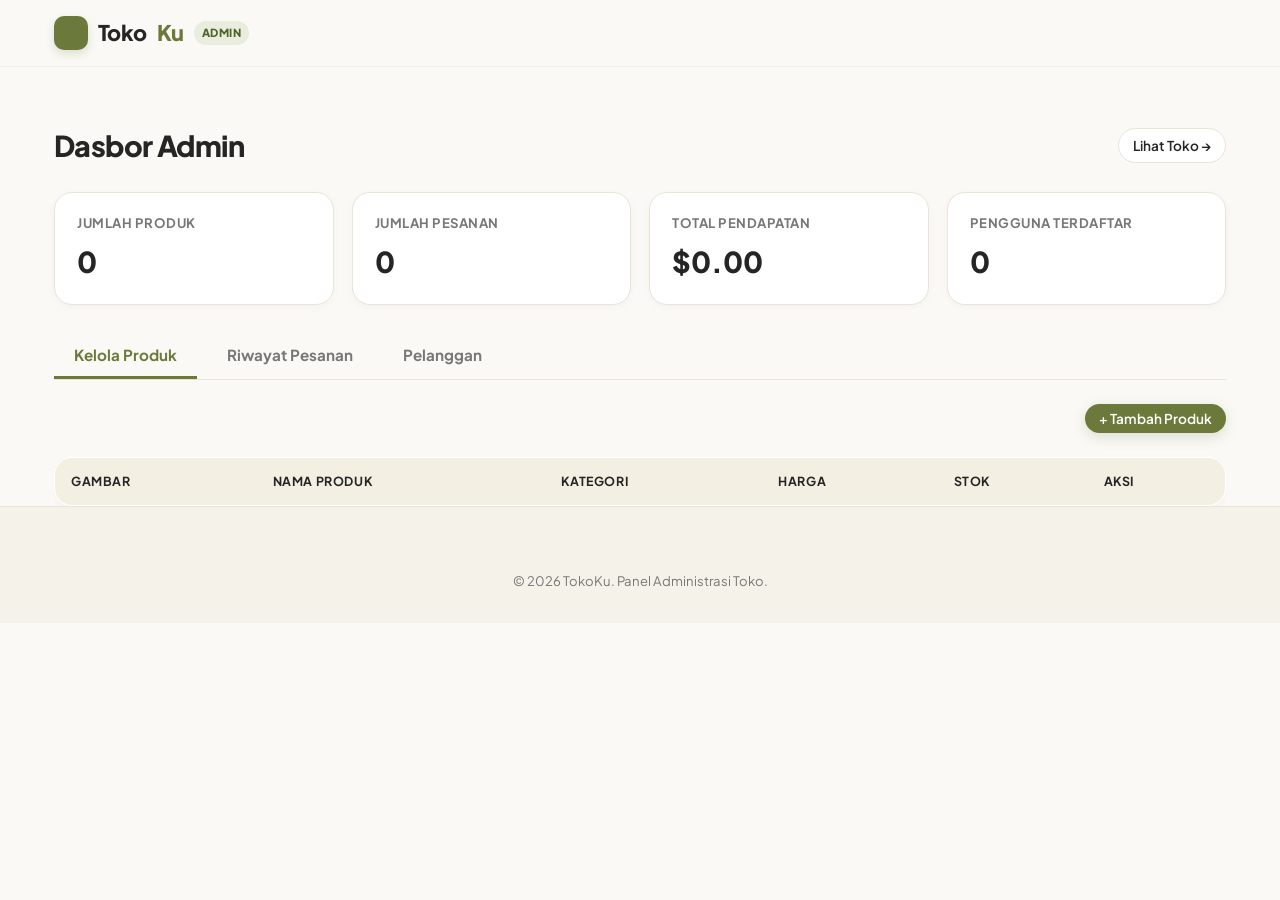
==== commit 93cd28d0: "Tambah Fitur Login" ====
--- a/admin.html
+++ b/admin.html
@@ -3,7 +3,7 @@
 <head>
   <meta charset="UTF-8">
   <meta name="viewport" content="width=device-width, initial-scale=1.0">
-  <title>Panel Admin — ShopLite</title>
+  <title>Panel Admin — TokoKu</title>
   <link rel="preconnect" href="https://fonts.googleapis.com">
   <link rel="preconnect" href="https://fonts.gstatic.com" crossorigin>
   <link href="https://fonts.googleapis.com/css2?family=Plus+Jakarta+Sans:wght@400;500;600;700;800&display=swap" rel="stylesheet">
@@ -22,7 +22,7 @@
               <path d="M16 10a4 4 0 0 1-8 0"></path>
             </svg>
           </span>
-          Shop<span>Lite</span>
+          Toko<span>Ku</span>
           <span style="font-size:0.7rem; font-weight:800; background:var(--color-primary-soft); color:var(--color-primary-dark); padding:3px 8px; border-radius:999px; letter-spacing:0.04em;">ADMIN</span>
         </a>
         <div class="nav-actions">
@@ -62,6 +62,7 @@
     <div class="admin-tabs">
       <button class="admin-tab active" data-tab="products">Kelola Produk</button>
       <button class="admin-tab" data-tab="orders">Riwayat Pesanan</button>
+      <button class="admin-tab" data-tab="users">Pelanggan</button>
     </div>
 
     <!-- PRODUCTS TAB -->
@@ -99,9 +100,29 @@
               <th>Total</th>
               <th>Tanggal</th>
               <th>Status</th>
+              <th>Aksi</th>
             </tr>
           </thead>
           <tbody id="ordersTableBody"></tbody>
+        </table>
+      </div>
+    </div>
+
+    <!-- USERS TAB -->
+    <div id="tabUsers" style="display:none;">
+      <div style="overflow-x:auto;">
+        <table class="admin-table">
+          <thead>
+            <tr>
+              <th>ID</th>
+              <th>Nama</th>
+              <th>Email</th>
+              <th>Telepon</th>
+              <th>Peran</th>
+              <th>Tanggal Daftar</th>
+            </tr>
+          </thead>
+          <tbody id="usersTableBody"></tbody>
         </table>
       </div>
     </div>
@@ -164,7 +185,7 @@
 
   <footer class="site-footer">
     <div class="container text-center">
-      <p class="copyright">© 2026 ShopLite. Panel Administrasi Toko.</p>
+      <p class="copyright">© 2026 TokoKu. Panel Administrasi Toko.</p>
     </div>
   </footer>
 
--- a/styles.css
+++ b/styles.css
@@ -1,5 +1,5 @@
 /* =========================================================
-   styles.css — ShopLite Modern Minimal Design System
+   styles.css — TokoKu Modern Minimal Design System
    Color Palette: Olive Green (#6B7A3A), Warm Cream (#FAF9F5),
    Soft Cream (#F3EFE2), Dark Text (#252525), Soft Pastels
    ========================================================= */
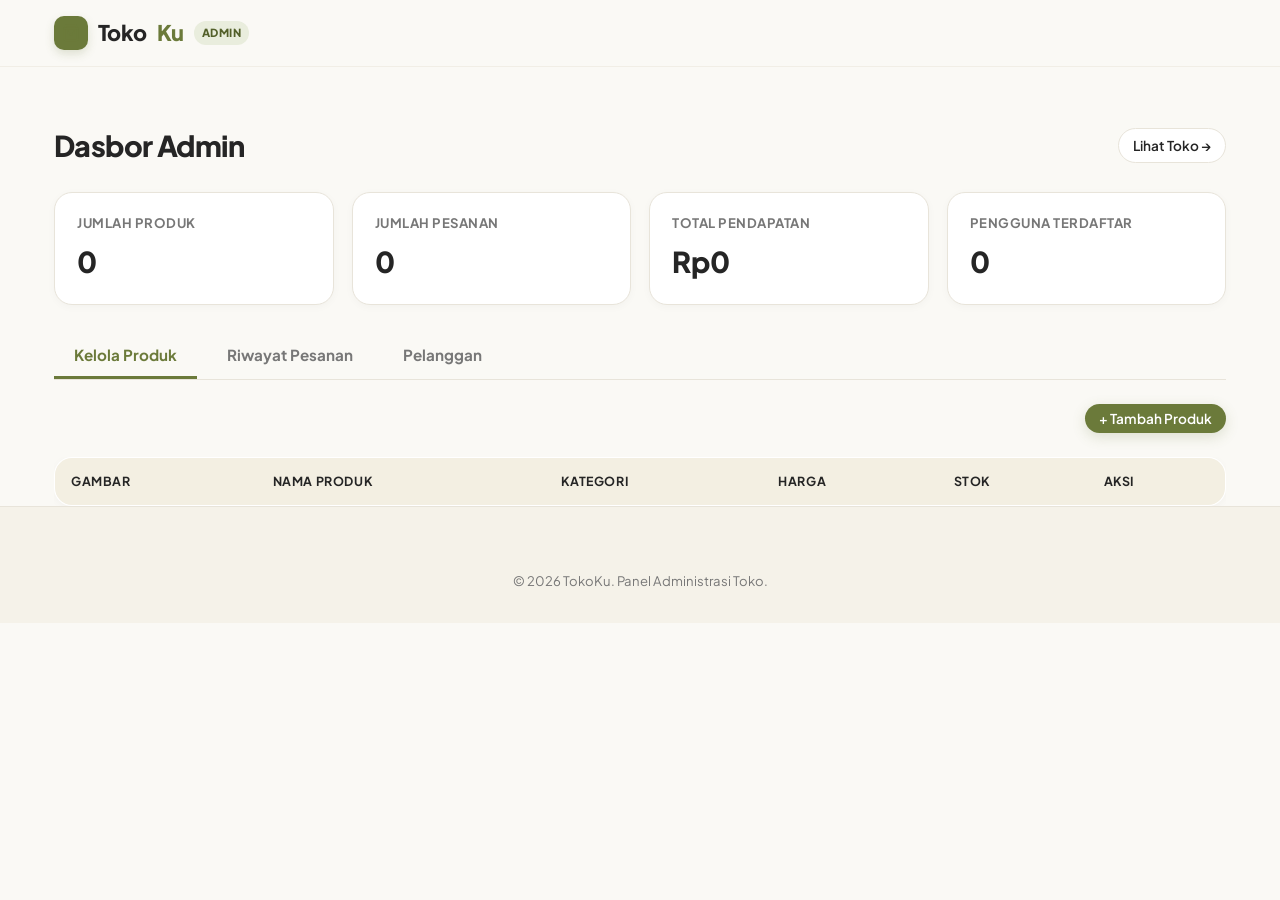
==== commit 747606a7: "Add Login Feature" ====
--- a/admin.html
+++ b/admin.html
@@ -50,7 +50,7 @@
       </div>
       <div class="stat-card">
         <div class="stat-label">Total Pendapatan</div>
-        <div class="stat-value" id="statRevenue">$0.00</div>
+        <div class="stat-value" id="statRevenue">Rp0</div>
       </div>
       <div class="stat-card">
         <div class="stat-label">Pengguna Terdaftar</div>
--- a/styles.css
+++ b/styles.css
@@ -2117,6 +2117,10 @@
     display: none;
   }
 
+  .auth-wrapper {
+    display: none;
+  }
+
   .hero-card {
     grid-template-columns: 1fr;
     padding: 36px 28px;
@@ -2253,3 +2257,116 @@
     grid-template-columns: 1fr;
   }
 }
+
+/* Account Dropdown */
+.account-dropdown-wrap {
+  position: relative;
+  display: inline-block;
+}
+
+.account-dropdown-btn {
+  display: flex;
+  align-items: center;
+  gap: 8px;
+  background: none;
+  border: none;
+  cursor: pointer;
+  padding: 6px 12px;
+  border-radius: var(--radius-pill);
+  transition: background 0.2s;
+  font-family: var(--font-sans);
+  font-weight: 600;
+  color: var(--color-text);
+}
+
+.account-dropdown-btn:hover, .account-dropdown-btn[aria-expanded="true"] {
+  background: var(--color-bg);
+}
+
+.account-avatar {
+  width: 28px;
+  height: 28px;
+  border-radius: 50%;
+  background: var(--color-primary-soft);
+  color: var(--color-primary-dark);
+  display: flex;
+  align-items: center;
+  justify-content: center;
+  font-weight: 700;
+  font-size: 0.8rem;
+}
+
+.account-dropdown-menu {
+  position: absolute;
+  top: 100%;
+  right: 0;
+  margin-top: 8px;
+  background: var(--color-surface);
+  border-radius: var(--radius-md);
+  box-shadow: var(--shadow-md);
+  border: 1px solid var(--color-border);
+  min-width: 200px;
+  display: none;
+  flex-direction: column;
+  z-index: 100;
+  overflow: hidden;
+}
+
+.account-dropdown-menu.show {
+  display: flex;
+  animation: dropdownFadeIn 0.2s ease-out;
+}
+
+@keyframes dropdownFadeIn {
+  from { opacity: 0; transform: translateY(-10px); }
+  to { opacity: 1; transform: translateY(0); }
+}
+
+.dropdown-item {
+  padding: 12px 16px;
+  color: var(--color-text);
+  text-decoration: none;
+  font-size: 0.9rem;
+  font-weight: 500;
+  transition: background 0.2s;
+  display: flex;
+  align-items: center;
+  gap: 10px;
+  border-bottom: 1px solid var(--color-border-subtle);
+}
+
+.dropdown-item:last-child {
+  border-bottom: none;
+}
+
+.dropdown-item:hover, .dropdown-item:focus {
+  background: var(--color-bg);
+  color: var(--color-primary-dark);
+  outline: none;
+}
+
+.dropdown-item.text-danger {
+  color: var(--color-danger);
+}
+
+.dropdown-item.text-danger:hover {
+  background: var(--color-danger-bg);
+}
+
+.dropdown-header {
+  padding: 16px;
+  border-bottom: 1px solid var(--color-border);
+  background: var(--color-bg);
+}
+
+.dropdown-name {
+  font-weight: 700;
+  color: var(--color-text);
+  font-size: 0.95rem;
+}
+
+.dropdown-email {
+  font-size: 0.75rem;
+  color: var(--color-text-muted);
+  margin-top: 2px;
+}
